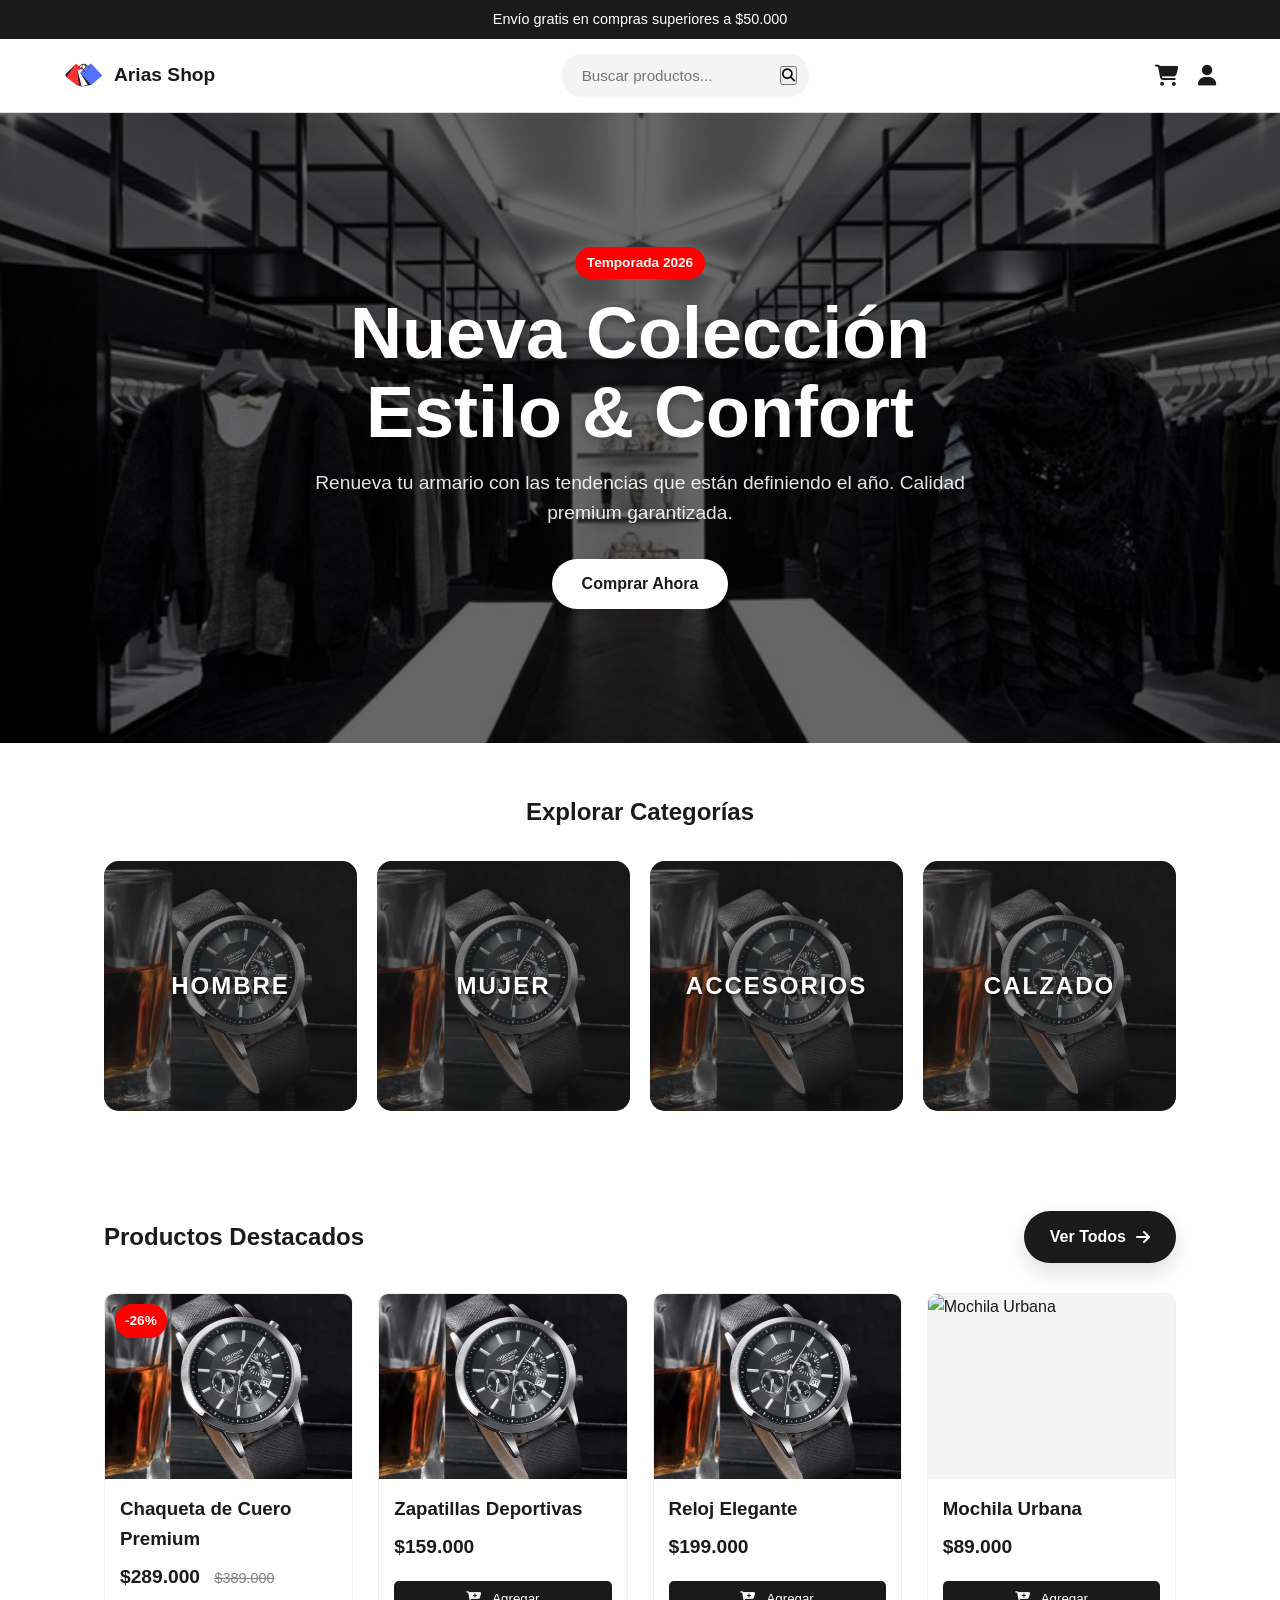
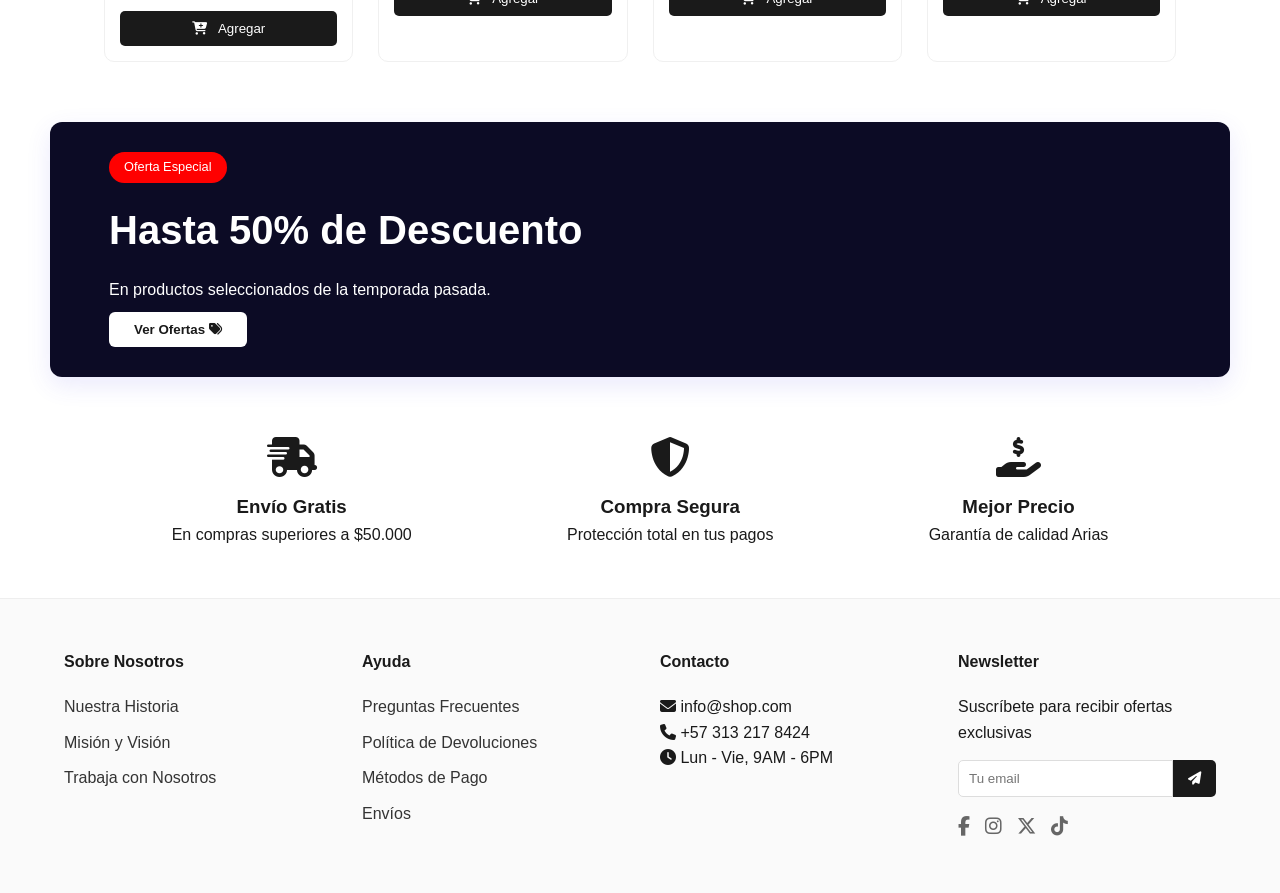
==== mackup/index.html @ 3b1d5396 "Add files via upload" ====
<!DOCTYPE html>
<html lang="es">
<head>
    <meta charset="UTF-8">
    <meta name="viewport" content="width=device-width, initial-scale=1.0">
    <title>Arias Shop | Nueva Colección 2026</title>
    <link rel="stylesheet" href="https://cdnjs.cloudflare.com/ajax/libs/font-awesome/6.4.2/css/all.min.css">
    <link rel="stylesheet" href="styles/index.css">
</head>
<body>

    <div class="top-announcement">
        Envío gratis en compras superiores a $50.000
    </div>

    <header>
        <div class="header-left">
            <div class="logo">
                <img src="img/logo.png" alt="Arias Shop logo">
                <span>Arias Shop</span>
            </div>
        </div>
        <div class="header-center">
            <div class="search-bar">
                <input type="search" placeholder="Buscar productos..." aria-label="Buscar productos">
                <button type="button"><i class="fa-solid fa-magnifying-glass"></i></button>
            </div>
        </div>
        <div class="header-right">
            <a href="carrito.html" class="icon-link">
                <div class="icon-button" aria-label="Carrito de compras">
                    <i class="fa-solid fa-cart-shopping"></i>
                </div>
            </a>
            <a href="cuenta.html" class="icon-link">
                <div class="icon-button" aria-label="Usuario">
                    <i class="fa-solid fa-user"></i>
                </div>
            </a>
        </div>
    </header>

    <main>
        <section class="hero-section">
            <div class="hero-container container">
                <div class="hero-content">
                    <span class="tag-nuevo">Temporada 2026</span>
                    <h1>Nueva Colección <br> Estilo & Confort</h1>
                    <p>Renueva tu armario con las tendencias que están definiendo el año. Calidad premium garantizada.</p>
                    <a href="catalogo.html" class="btn-comprar">Comprar Ahora</a>
                </div>
                <div class="hero-image">
                    <img src="img/fondoindex.jpg" alt="Nueva Colección 2026">
                </div>
            </div>
        </section>

        <section class="categorias-section container">
            <div class="section-title">
                <h2>Explorar Categorías</h2>
            </div>
            <div class="categorias-container">
                <a href="compra.html" class="categoria-card">
                    <img src="img/reloj.webp" alt="Hombre">
                    <span>Hombre</span>
                </a>
                <a href="#" class="categoria-card">
                    <img src="img/reloj.webp" alt="Mujer">
                    <span>Mujer</span>
                </a>
                <a href="#" class="categoria-card">
                    <img src="img/reloj.webp" alt="Accesorios">
                    <span>Accesorios</span>
                </a>
                <a href="#" class="categoria-card">
                    <img src="img/reloj.webp" alt="Calzado">
                    <span>Calzado</span>
                </a>
            </div>
        </section>

        <section class="productos-section container">
            <div class="productos-header">
                <h2>Productos Destacados</h2>
                <a href="catalogo.html" class="btn-ver-todos">Ver Todos <i class="fa-solid fa-arrow-right"></i></a>
            </div>

            <div class="productos-grid">
                <article class="producto-card">
                    <div class="producto-imagen">
                        <span class="badge-descuento">-26%</span>
                        <img src="img/reloj.webp" alt="Chaqueta de Cuero Premium">
                    </div>
                    <div class="producto-info">
                        <h3>Chaqueta de Cuero Premium</h3>
                        <p class="precio">
                            <span class="precio-actual">$289.000</span>
                            <span class="precio-antes">$389.000</span>
                        </p>
                        <button type="button" class="btn-agregar">
                            <i class="fa-solid fa-cart-plus"></i> Agregar
                        </button>
                    </div>
                </article>

                <article class="producto-card">
                    <div class="producto-imagen">
                        <img src="img/reloj.webp" alt="Zapatillas Deportivas">
                    </div>
                    <div class="producto-info">
                        <h3>Zapatillas Deportivas</h3>
                        <p class="precio"><span class="precio-actual">$159.000</span></p>
                        <button type="button" class="btn-agregar">
                            <i class="fa-solid fa-cart-plus"></i> Agregar
                        </button>
                    </div>
                </article>

                

                <article class="producto-card">
                    <div class="producto-imagen">
                        <img src="img/reloj.webp" alt="Reloj Elegante">
                    </div>
                    <div class="producto-info">
                        <h3>Reloj Elegante</h3>
                        <p class="precio"><span class="precio-actual">$199.000</span></p>
                        <button type="button" class="btn-agregar">
                            <i class="fa-solid fa-cart-plus"></i> Agregar
                        </button>
                    </div>
                </article>

                <article class="producto-card">
                    <div class="producto-imagen">
                        <img src="/img/reloj.webp" alt="Mochila Urbana">
                    </div>
                    <div class="producto-info">
                        <h3>Mochila Urbana</h3>
                        <p class="precio"><span class="precio-actual">$89.000</span></p>
                        <button type="button" class="btn-agregar">
                            <i class="fa-solid fa-cart-plus"></i> Agregar
                        </button>
                    </div>
                </article>
            </div>
        </section>

        <section class="oferta-banner">
            <div class="oferta-container container">
                <div class="oferta-text">
                    <span class="tag-oferta">Oferta Especial</span>
                    <h2>Hasta 50% de Descuento</h2>
                    <p>En productos seleccionados de la temporada pasada.</p>
                    <button type="button" class="btn-ofertas">Ver Ofertas <i class="fa-solid fa-tags"></i></button>
                </div>
            </div>
        </section>

        <section class="beneficios-section container">
            <div class="beneficio-item">
                <div class="icono-estilo"><i class="fa-solid fa-truck-fast"></i></div>
                <h3>Envío Gratis</h3>
                <p>En compras superiores a $50.000</p>
            </div>
            <div class="beneficio-item">
                <div class="icono-estilo"><i class="fa-solid fa-shield-halved"></i></div>
                <h3>Compra Segura</h3>
                <p>Protección total en tus pagos</p>
            </div>
            <div class="beneficio-item">
                <div class="icono-estilo"><i class="fa-solid fa-hand-holding-dollar"></i></div>
                <h3>Mejor Precio</h3>
                <p>Garantía de calidad Arias</p>
            </div>
        </section>
    </main>

      <footer>
        <div class="footer-container">
            <div class="footer-col">
                <h4>Sobre Nosotros</h4>
                <ul>
                    <li><a href="misionVision.html">Nuestra Historia</a></li>
                    <li><a href="misionVision.html">Misión y Visión</a></li>
                    <li><a href="contactanos.html">Trabaja con Nosotros</a></li>
                </ul>
            </div>

            <div class="footer-col">
                <h4>Ayuda</h4>
                <ul>
                    <li><a href="preguntasFrecuentes.html">Preguntas Frecuentes</a></li>
                    <li><a href="devoluciones.html">Política de Devoluciones</a></li>
                    <li><a href="contactanos.html">Métodos de Pago</a></li>
                    <li><a href="contactanos.html">Envíos</a></li>
                </ul>
            </div>

            <div class="footer-col">
                <h4>Contacto</h4>
                <p><i class="fa-solid fa-envelope"></i> info@shop.com</p>
                <p><i class="fa-solid fa-phone"></i> +57 313 217 8424</p>
                <p><i class="fa-solid fa-clock"></i> Lun - Vie, 9AM - 6PM</p>
            </div>

            <div class="footer-col">
                <h4>Newsletter</h4>
                <p>Suscríbete para recibir ofertas exclusivas</p>
                <div class="newsletter-form">
                    <input type="email" placeholder="Tu email" aria-label="Tu email">
                    <button type="button"><i class="fa-solid fa-paper-plane"></i></button>
                </div>
                <div class="social-icons">
                    <a href="#" aria-label="Facebook"><i class="fa-brands fa-facebook-f"></i></a>
                    <a href="#" aria-label="Instagram"><i class="fa-brands fa-instagram"></i></a>
                    <a href="#" aria-label="X (Twitter)"><i class="fa-brands fa-x-twitter"></i></a>
                    <a href="#" aria-label="TikTok"><i class="fa-brands fa-tiktok"></i></a>
                </div>
            </div>
        </div>
    </footer>

</body>
</html>
---- mackup/styles/index.css ----
/* =========================
   Variables globales 
   ========================= */
:root {
  /* Colores */
  --negro: #1a1a1a;
  --gris-oscuro: #333333;
  --gris-claro: #f4f4f4;
  --rojo-oferta: #ff0000;
  --blanco: #ffffff;

  /* Tipografía */
  --fuente-principal: 'Segoe UI', Tahoma, Geneva, Verdana, sans-serif;

  /* Espaciado y tamaños */
  --gap: 20px;
  --container-padding: 5%;
  --radius: 10px;

  /* Botones */
  --btn-bg-dark: var(--negro);
  --btn-color-light: var(--blanco);
}

/* Reset básico */
* {
  margin: 0;
  padding: 0;
  box-sizing: border-box;
}

html, body {
  height: 100%;
}

body {
  font-family: var(--fuente-principal);
  line-height: 1.6;
  color: var(--negro);
  background-color: var(--blanco);
  -webkit-font-smoothing: antialiased;
  -moz-osx-font-smoothing: grayscale;
}

/* =========================
   Accesibilidad y preferencias 
   ========================= */
:focus {
  outline: none;
}

:focus-visible {
  outline: 3px solid rgba(0,0,0,0.12);
  outline-offset: 2px;
  border-radius: 6px;
}

@media (prefers-reduced-motion: reduce) {
  * {
    transition: none !important;
    animation: none !important;
  }
}

/* =========================
   Contenedores y utilidades 
   ========================= */
.container {
  padding-left: var(--container-padding);
  padding-right: var(--container-padding);
  margin-left: auto;
  margin-right: auto;
  max-width: 1200px;
}

.grid-gap {
  gap: var(--gap);
}

/* =========================
   1. Header y Top Announcement 
   ========================= */
.top-announcement {
  background-color: var(--negro);
  color: var(--blanco);
  text-align: center;
  padding: 8px;
  font-size: 0.9rem;
}

header {
  display: flex;
  justify-content: space-between;
  align-items: center;
  padding: 15px var(--container-padding);
  border-bottom: 1px solid #ddd;
  position: sticky;
  top: 0;
  background: var(--blanco);
  z-index: 1000;
}

.logo {
  display: flex;
  align-items: center;
  gap: 10px;
  font-weight: bold;
  font-size: 1.2rem;
}

.logo img {
  height: 40px;
  width: auto;
  display: block;
}

/* Search bar responsiva */
.search-bar {
  display: flex;
  align-items: center;
  background: var(--gris-claro);
  border-radius: 20px;
  padding: 5px 12px;
  width: 100%;
  max-width: 420px;
}

.search-bar input {
  border: none;
  background: transparent;
  width: 100%;
  padding: 8px;
  outline: none;
  font-size: 0.95rem;
}

/* Header right */
.header-right {
  display: flex;
  gap: 20px;
  font-size: 1.5rem;
  cursor: pointer;
  align-items: center;
}

/* =========================
   Botones unificados 
   ========================= */
.btn {
  display: inline-flex;
  align-items: center;
  justify-content: center;
  padding: 10px 18px;
  border-radius: 8px;
  border: none;
  cursor: pointer;
  font-weight: 700;
  text-decoration: none; /* Quita el subrayado */
  transition: transform 0.18s ease, background 0.18s ease;
}

.btn:active { transform: translateY(1px); }

.btn-dark {
  background: var(--btn-bg-dark);
  color: var(--btn-color-light);
}

.btn-light {
  background: var(--blanco);
  color: var(--negro);
  border: 1px solid #e6e6e6;
}

/* =========================
   2. Hero Section (AJUSTADO CON FONDO OSCURECIDO)
   ========================= */
.hero-section {
  /* Fondo con overlay oscuro (0.6 de opacidad) y la imagen */
  background-image: linear-gradient(rgba(0, 0, 0, 0.6), rgba(0, 0, 0, 0.6)), url('../img/fondoindex.jpg');
  background-size: cover;
  background-position: center;
  background-repeat: no-repeat;
  
  color: var(--blanco);
  padding: 80px 0;
  min-height: 70vh;
  display: flex;
  align-items: center;
  justify-content: center;
  text-align: center;
}

.hero-container {
  display: flex;
  flex-direction: column; /* Cambiado a columna para diseño sobre fondo */
  align-items: center;
  justify-content: center;
  gap: 20px;
  width: 100%;
  max-width: 800px;
}

.hero-content {
  flex: none;
  text-align: center;
}

.tag-nuevo {
  background: var(--rojo-oferta);
  color: white;
  padding: 5px 12px;
  border-radius: 20px;
  font-size: 0.85rem;
  font-weight: bold;
  display: inline-block;
  margin-bottom: 15px;
}

.hero-content h1 {
  font-size: clamp(2.5rem, 6vw, 4.5rem);
  margin-bottom: 15px;
  line-height: 1.1;
  text-shadow: 0 2px 10px rgba(0,0,0,0.3); /* Sombra suave para leer mejor */
}

.hero-content p {
  font-size: 1.2rem;
  margin-bottom: 30px;
  color: rgba(255, 255, 255, 0.9);
}

/* Ajuste específico para el botón Comprar Ahora */
.btn-comprar {
  background: var(--blanco);
  color: var(--negro) !important; /* Forzamos color negro */
  text-decoration: none !important; /* Forzamos quitar subrayado */
  padding: 12px 30px;
  border-radius: 30px;
  font-weight: bold;
  display: inline-block;
  transition: all 0.3s ease;
}

.btn-comprar:hover {
  background: #e0e0e0;
  transform: scale(1.05);
}

/* Ocultamos el div de la imagen lateral vieja porque ahora es fondo */
.hero-image {
  display: none;
}

@media (max-width: 768px) {
  .hero-content h1 {
    font-size: 2.2rem;
  }
}

/* =========================
   3. Categorías 
   ========================= */
.categorias-section {
  padding: 50px var(--container-padding);
  text-align: center;
}

.categorias-container {
  display: grid;
  grid-template-columns: repeat(auto-fit, minmax(200px, 1fr));
  gap: var(--gap);
  margin-top: 30px;
}

.categoria-card {
  background-color: var(--negro);
  height: 250px;
  border-radius: 15px;
  display: flex;
  align-items: center;
  justify-content: center;
  color: var(--blanco);
  text-decoration: none;
  font-weight: bold;
  font-size: 1.5rem;
  position: relative;
  overflow: hidden; 
  transition: transform 0.25s ease;
}

.categoria-card:hover {
  transform: scale(1.03);
}

.categoria-card img {
  position: absolute;
  top: 0;
  left: 0;
  width: 100%;
  height: 100%;
  object-fit: cover;
  z-index: 0;
  opacity: 0.5; 
  transition: opacity 0.3s;
}

.categoria-card:hover img {
  opacity: 0.3; 
}

.categoria-card span {
  position: relative;
  z-index: 1;
  text-transform: uppercase;
  letter-spacing: 2px;
  text-shadow: 0 2px 4px rgba(0,0,0,0.8);
}

/* =========================
   4. Productos Destacados 
   ========================= */
.productos-section {
  padding: 50px var(--container-padding);
}

.productos-header {
  display: flex;
  justify-content: space-between;
  align-items: center;
  margin-bottom: 30px;
  gap: 10px;
  flex-wrap: wrap;
}

.productos-grid {
  display: grid;
  grid-template-columns: repeat(auto-fit, minmax(250px, 1fr));
  gap: 30px;
}

.producto-card {
  background: var(--blanco);
  border-radius: 10px;
  overflow: hidden;
  display: flex;
  flex-direction: column;
  border: 1px solid #f0f0f0;
  
}

.producto-imagen {
  background-color: #f4f4f4;
  aspect-ratio: 4 / 3;
  width: 100%;
  position: relative;
  overflow: hidden;
  display: block;
}

.producto-imagen img {
  width: 100%;
  height: 100%;
  object-fit: cover; 
  display: block;
  transition: transform 0.4s ease;
}

.producto-card:hover .producto-imagen img {
  transform: scale(1.08); 
}

.badge-descuento {
  background: var(--rojo-oferta);
  color: white;
  padding: 6px 10px;
  border-radius: 999px;
  position: absolute;
  top: 10px;
  left: 10px;
  font-size: 0.85rem;
  font-weight: 700;
}

.producto-info {
  padding: 15px;
  display: flex;
  flex-direction: column;
  gap: 8px;
  flex: 1 1 auto;
}

.precio-actual {
  font-weight: bold;
  font-size: 1.2rem;
}

.precio-antes {
  text-decoration: line-through;
  color: gray;
  font-size: 0.9rem;
  margin-left: 10px;
}

.btn-agregar {
  width: 100%;
  padding: 10px;
  background: var(--btn-bg-dark);
  color: var(--btn-color-light);
  border: none;
  border-radius: 5px;
  cursor: pointer;
  margin-top: 10px;
}



.tag-oferta {
  background: var(--rojo-oferta);
  padding: 5px 15px;
  border-radius: 20px;
  font-size: 0.8rem;
  display: inline-block;
}

.oferta-banner h2 {
  font-size: clamp(1.4rem, 3.5vw, 2.5rem);
  margin: 15px 0;
}

.oferta-banner {
  background-color: #0c0b25;
  color: #ffffff;
  padding: 30px 0;
  border-radius: 12px;
  margin: 10px 50px;
  box-shadow: 0 8px 24px rgba(79,70,229,0.12);
}

.btn-ofertas {
  margin-top: 10px;
  padding: 10px 25px;
  border-radius: 6px;
  border: none;
  cursor: pointer;
  font-weight: bold;
  background: var(--btn-color-light);
  color: var(--negro);
}

/* =========================
   6. Beneficios y Footer 
   ========================= */
.beneficios-section {
  display: flex;
  justify-content: space-around;
  padding: 50px var(--container-padding);
  text-align: center;
  gap: var(--gap);
  flex-wrap: wrap;
}

.footer-container {
  display: grid;
  grid-template-columns: repeat(auto-fit, minmax(200px, 1fr));
  gap: 40px;
  padding: 50px var(--container-padding);
  background-color: #fafafa;
  border-top: 1px solid #eee;
}

.footer-col h4 {
  margin-bottom: 20px;
}

.footer-col ul {
  list-style: none;
}

.footer-col ul li {
  margin-bottom: 10px;
}

.footer-col a {
  text-decoration: none;
  color: var(--gris-oscuro);
}

.newsletter-form {
  display: flex;
  margin-top: 15px;
}

.newsletter-form input {
  padding: 10px;
  border: 1px solid #ddd;
  border-radius: 5px 0 0 5px;
  flex: 1;
}

.newsletter-form button {
  background: var(--negro);
  color: white;
  border: none;
  padding: 0 15px;
  border-radius: 0 5px 5px 0;
}

/* =========================
   Nosotros (Misión y Visión)
   ========================= */
.nosotros-page {
  padding: 60px var(--container-padding);
  max-width: 1200px;
  margin: 0 auto;
}

.nosotros-intro {
  text-align: center;
  margin-bottom: 60px;
}

.valores-grid {
  display: grid;
  grid-template-columns: repeat(auto-fit, minmax(200px, 1fr));
  gap: 30px;
  text-align: center;
  margin-bottom: 80px;
}

.valor-icono {
  background: #000;
  color: #fff;
  width: 60px;
  height: 60px;
  border-radius: 50%;
  display: flex;
  align-items: center;
  justify-content: center;
  margin: 0 auto 15px;
  font-size: 1.5rem;
}

.mision-vision-container {
  display: grid;
  grid-template-columns: 1fr 1fr;
  gap: 25px;
  margin-top: 40px;
}

.cuadro-info {
  background: #f9f9f9;
  padding: 30px;
  border-radius: 10px;
  border: 1px solid #eee;
}

/* Responsivo para los cuadros */
@media (max-width: 768px) {
  .mision-vision-container { grid-template-columns: 1fr; }
}

/* =========================
   Contacto
   ========================= */
.contacto-page {
  max-width: 1100px;
  margin: 40px auto;
  padding: 0 var(--container-padding);
}

.contacto-header {
  text-align: center;
  margin-bottom: 40px;
}

.contacto-header h1 { font-size: 2.5rem; margin-bottom: 10px; }
.contacto-header p { color: #666; }

.contacto-container {
  display: grid;
  grid-template-columns: 1.5fr 1fr;
  gap: 30px;
}

.cuadro-blanco {
  background: #fff;
  border: 1px solid #eee;
  border-radius: 15px;
  padding: 30px;
  box-shadow: 0 4px 12px rgba(0,0,0,0.02);
}

.cuadro-blanco h2 {
  font-size: 1.4rem;
  margin-bottom: 25px;
}

/* Formulario */
.input-group {
  margin-bottom: 15px;
  display: flex;
  flex-direction: column;
}

.input-group label {
  font-size: 0.9rem;
  font-weight: bold;
  margin-bottom: 5px;
}

.input-group input, .input-group textarea {
  padding: 12px;
  border: 1px solid #eee;
  background-color: #f8f8f8;
  border-radius: 8px;
  outline: none;
  font-size: 0.95rem;
}

.btn-negro {
  width: 100%;
  padding: 15px;
  background: #000;
  color: #fff;
  border: none;
  border-radius: 8px;
  font-weight: bold;
  cursor: pointer;
  margin-top: 10px;
}

/* Sidebar Info */
.contacto-sidebar {
  display: flex;
  flex-direction: column;
  gap: 30px;
}

.info-item {
  display: flex;
  gap: 15px;
  margin-bottom: 20px;
}

.info-item .icono {
  background: #f0f0f0;
  width: 45px;
  height: 45px;
  border-radius: 50%;
  display: flex;
  align-items: center;
  justify-content: center;
  font-size: 1.2rem;
}

.info-item p {
  color: #666;
  font-size: 0.95rem;
  margin: 2px 0;
}

/* Métodos de Pago */
.pago-badges {
  display: flex;
  gap: 10px;
  margin-top: 15px;
}

.badge {
  border: 1px solid #ddd;
  padding: 5px 12px;
  border-radius: 5px;
  font-size: 0.8rem;
  font-weight: bold;
  color: #555;
}

/* Ajuste para móviles */
@media (max-width: 850px) {
  .contacto-container { grid-template-columns: 1fr; }
}

/* =========================
   FAQ
   ========================= */
.faq-page {
  max-width: 800px;
  margin: 50px auto;
  padding: 0 var(--container-padding);
}

.faq-header {
  text-align: center;
  margin-bottom: 50px;
}

.faq-header h1 { font-size: 2.2rem; font-weight: 800; margin-bottom: 10px; }
.faq-header p { color: #666; font-size: 1.1rem; }

.faq-category {
  margin-bottom: 40px;
}

.faq-category h2 {
  font-size: 1.5rem;
  margin-bottom: 20px;
  font-weight: 700;
}

.faq-group {
  border: 1px solid #e0e0e0;
  border-radius: 12px;
  overflow: hidden;
}

details {
  border-bottom: 1px solid #e0e0e0;
  background: #fff;
}

details:last-child {
  border-bottom: none;
}

summary {
  padding: 20px;
  cursor: pointer;
  font-weight: 600;
  list-style: none;
  display: flex;
  justify-content: space-between;
  align-items: center;
  color: #333;
  transition: background 0.3s;
}

summary:hover {
  background: #fcfcfc;
}

summary::after {
  content: "〉";
  font-size: 0.8rem;
  transform: rotate(90deg);
  transition: transform 0.3s;
  color: #999;
}

details[open] summary::after {
  transform: rotate(270deg);
}

details p {
  padding: 0 20px 20px;
  color: #666;
  line-height: 1.6;
  font-size: 0.95rem;
}

/* FAQ footer */
.faq-footer {
  background-color: #f9f9f9;
  padding: 40px;
  border-radius: 15px;
  text-align: center;
  margin-top: 60px;
  border: 1px solid #eee;
}

.faq-footer h3 {
  font-size: 1.6rem;
  margin-bottom: 10px;
}

.faq-footer p {
  color: #666;
  margin-bottom: 20px;
}

.btn-contacto-faq {
  display: inline-block;
  background-color: #000;
  color: #fff;
  padding: 12px 35px;
  text-decoration: none;
  border-radius: 8px;
  font-weight: bold;
  transition: background 0.3s;
}

.btn-contacto-faq:hover {
  background-color: #333;
}

/* =========================
   Devoluciones / Políticas
   ========================= */
.devoluciones-page {
  max-width: 900px;
  margin: 40px auto;
  padding: 0 var(--container-padding);
}

.policy-header { text-align: center; margin-bottom: 40px; }
.policy-header h1 { font-size: 2.5rem; margin-bottom: 10px; }

.policy-grid-icons {
  display: grid;
  grid-template-columns: repeat(auto-fit, minmax(180px, 1fr));
  gap: 20px;
  margin-bottom: 50px;
}

.policy-card-icon {
  background: #fff;
  border: 1px solid #eee;
  padding: 30px 20px;
  text-align: center;
  border-radius: 15px;
}

.icon-circle {
  width: 60px;
  height: 60px;
  background: #f8f8f8;
  border-radius: 50%;
  display: flex;
  align-items: center;
  justify-content: center;
  margin: 0 auto 15px;
  font-size: 1.5rem;
  border: 1px solid #eee;
}

.policy-content-box {
  background: #fff;
  border: 1px solid #eee;
  padding: 40px;
  border-radius: 20px;
}

.policy-section { margin-bottom: 40px; }
.policy-section h2 { margin-bottom: 20px; font-size: 1.4rem; }
.policy-section ul { padding-left: 20px; }
.policy-section li { margin-bottom: 12px; color: #444; }

.steps-container { margin-top: 25px; }

.step-item {
  display: flex;
  gap: 20px;
  margin-bottom: 30px;
  align-items: flex-start;
}

.step-number {
  background: #000;
  color: #fff;
  min-width: 35px;
  height: 35px;
  border-radius: 50%;
  display: flex;
  align-items: center;
  justify-content: center;
  font-weight: bold;
}

.policy-footer-banner {
  background: #fcfcfc;
  border: 1px solid #eee;
  border-radius: 15px;
  padding: 40px;
  text-align: center;
  margin-top: 50px;
}

.btn-negro-rounded {
  display: inline-block;
  background: #000;
  color: #fff;
  padding: 12px 40px;
  text-decoration: none;
  border-radius: 10px;
  margin-top: 20px;
  font-weight: bold;
}

/* =========================
   Ajustes móviles finales
   ========================= */
@media (max-width: 600px) {
  .policy-content-box { padding: 20px; }
  .step-item { flex-direction: column; gap: 10px; }
  header { padding: 12px 4%; }
  .header-right { gap: 12px; font-size: 1.2rem; }
  .hero-section { padding: 40px 0; min-height: 50vh; }
  .productos-grid { gap: 18px; }
  .categorias-container { gap: 14px; }
}

/* =========================
   Página de Catálogo (Catálogo Layout)
   ========================= */
.catalogo-page {
  padding-top: 40px;
  padding-bottom: 60px;
}

.catalogo-header {
  display: flex;
  justify-content: space-between;
  align-items: flex-end;
  margin-bottom: 30px;
  flex-wrap: wrap;
  gap: 20px;
}

.catalogo-header h1 {
  font-size: clamp(2rem, 4vw, 2.5rem);
  margin-bottom: 5px;
  font-weight: 800;
}

.catalogo-header p {
  color: #666;
  font-size: 0.95rem;
}

/* Select de Ordenar Por */
.ordenar-por select {
  padding: 10px 15px;
  border: 1px solid #eee;
  background-color: #f9f9f9;
  border-radius: 8px;
  font-family: var(--fuente-principal);
  font-size: 0.95rem;
  color: var(--negro);
  outline: none;
  cursor: pointer;
  transition: border-color 0.2s ease;
}

.ordenar-por select:focus {
  border-color: var(--negro);
}

/* Estructura a dos columnas */
.catalogo-layout {
  display: grid;
  grid-template-columns: 260px 1fr;
  gap: 40px;
  align-items: start; /* Evita que el sidebar se estire hasta el fondo */
}

/* =========================
   Barra Lateral de Filtros
   ========================= */
.filtros-sidebar {
  background: var(--blanco);
  border: 1px solid #eee;
  border-radius: 12px;
  padding: 25px;
  /* El sidebar se queda fijo al hacer scroll */
  position: sticky; 
  top: 90px; 
}

.filtro-box h3 {
  font-size: 1.4rem;
  margin-bottom: 25px;
  font-weight: 700;
}

.filtro-grupo {
  margin-bottom: 25px;
  border-bottom: 1px solid #f0f0f0;
  padding-bottom: 20px;
}

.filtro-grupo:last-child {
  border-bottom: none;
  margin-bottom: 0;
  padding-bottom: 0;
}

.filtro-grupo h4 {
  font-size: 1.05rem;
  margin-bottom: 15px;
  font-weight: 600;
}

/* Slider de Precio */
.slider-precio {
  width: 100%;
  margin-bottom: 10px;
  accent-color: var(--negro); /* Colorea el slider de negro */
  cursor: pointer;
}

.precio-rango {
  display: flex;
  justify-content: space-between;
  font-size: 0.85rem;
  color: #666;
  font-weight: 500;
}

/* Checkboxes de Categoría */
.filtro-grupo label {
  display: flex;
  align-items: center;
  gap: 12px;
  margin-bottom: 12px;
  font-size: 0.95rem;
  color: #444;
  cursor: pointer;
  transition: color 0.2s;
}

.filtro-grupo label:hover {
  color: var(--negro);
}

.filtro-grupo input[type="checkbox"] {
  width: 16px;
  height: 16px;
  accent-color: var(--negro);
  cursor: pointer;
}

/* --- Tallas en Cuadrícula --- */
.tallas-grid {
  display: grid;
  grid-template-columns: repeat(3, 1fr);
  gap: 8px;
}

.talla-btn {
  padding: 8px;
  border: 1px solid #ddd;
  background: #fff;
  border-radius: 4px;
  cursor: pointer;
  font-size: 0.85rem;
  font-weight: 600;
  transition: all 0.2s ease;
}

.talla-btn:hover {
  border-color: var(--negro);
}

.talla-btn.active {
  background: var(--negro);
  color: #fff;
  border-color: var(--negro);
}

/* --- Círculos de Colores --- */
.colores-flex {
  display: flex;
  gap: 12px;
  flex-wrap: wrap;
}

.color-circulo {
  width: 25px;
  height: 25px;
  border-radius: 50%;
  cursor: pointer;
  display: inline-block;
  transition: transform 0.2s ease;
}

.color-circulo:hover {
  transform: scale(1.2);
  box-shadow: 0 0 5px rgba(0,0,0,0.2);
}

/* --- Botón Aplicar --- */
.btn-aplicar {
  margin-top: 20px;
  border-radius: 10px;
  transition: background 0.3s;
}

.btn-aplicar:hover {
  background: #333;
}

/* Ajuste de grilla para 10 productos */
.productos-grid {
  display: grid;
  grid-template-columns: repeat(auto-fill, minmax(220px, 1fr));
  gap: 25px;
}

/* =========================
   Ajustes Responsivos Catálogo
   ========================= */
@media (max-width: 900px) {
  .catalogo-layout {
    grid-template-columns: 1fr; /* Colapsa a 1 sola columna */
    gap: 25px;
  }
  
  .filtros-sidebar {
    position: relative;
    top: 0;
  }
}

/* =========================================
   ESTILOS EXCLUSIVOS DE CARRITO.HTML
   ========================================= */

.carrito-page {
    padding-top: 40px;
    padding-bottom: 80px;
}

.carrito-titulo {
    font-size: 2rem;
    margin-bottom: 30px;
}

.carrito-layout {
    display: grid;
    grid-template-columns: 1fr 350px;
    gap: 30px;
    align-items: start;
}

/* Lista de productos */
.carrito-header-lista {
    padding-bottom: 20px;
    border-bottom: 1px solid #eee;
    margin-bottom: 10px;
}

.carrito-item {
    display: grid;
    grid-template-columns: 100px 1fr auto;
    gap: 20px;
    padding: 25px 0;
    border-bottom: 1px solid #f0f0f0;
}

.carrito-item:last-child {
    border-bottom: none;
}

.item-img img {
    width: 100%;
    aspect-ratio: 1;
    object-fit: cover;
    border-radius: 12px;
}

.item-detalles h4 {
    font-size: 1.1rem;
    margin-bottom: 5px;
}

.item-detalles p {
    color: #888;
    font-size: 0.9rem;
    margin-bottom: 2px;
}

.item-precio {
    display: block;
    margin-top: 10px;
    font-weight: 700;
    font-size: 1.1rem;
}

/* Acciones (Cantidad y Eliminar) */
.item-acciones {
    display: flex;
    flex-direction: column;
    justify-content: space-between;
    align-items: flex-end;
}

.btn-eliminar {
    background: none;
    border: none;
    color: #ccc;
    cursor: pointer;
    font-size: 1.2rem;
    transition: color 0.2s;
}

.btn-eliminar:hover {
    color: var(--rojo-oferta);
}

.selector-cantidad {
    display: flex;
    align-items: center;
    border: 1px solid #ddd;
    border-radius: 8px;
    overflow: hidden;
    background: #fff;
}

.selector-cantidad button {
    background: none;
    border: none;
    padding: 5px 12px;
    cursor: pointer;
    font-size: 1.1rem;
}

.selector-cantidad input {
    width: 40px;
    text-align: center;
    border: none;
    font-weight: bold;
}

.selector-cantidad input::-webkit-outer-spin-button,
.selector-cantidad input::-webkit-inner-spin-button {
    -webkit-appearance: none;
}

/* Resumen del pedido */
.resumen-linea {
    display: flex;
    justify-content: space-between;
    margin-bottom: 15px;
    color: #555;
}

.texto-verde {
    color: #28a745;
    font-weight: bold;
}

.separador {
    border: none;
    border-top: 1px solid #eee;
    margin: 20px 0;
}

.resumen-linea.total {
    font-size: 1.3rem;
    font-weight: 800;
    color: var(--negro);
    margin-bottom: 25px;
}

.btn-checkout {
    width: 100%;
    padding: 15px;
    font-size: 1rem;
    border-radius: 10px;
}

.pago-leyenda {
    text-align: center;
    font-size: 0.8rem;
    color: #888;
    margin: 20px 0 10px;
}

.pago-metodos {
    display: flex;
    justify-content: center;
    gap: 10px;
}

.badge-pago {
    background: #f0f0f0;
    padding: 4px 10px;
    border-radius: 4px;
    font-size: 0.75rem;
    font-weight: bold;
    color: #666;
}

/* Responsivo para el carrito */
@media (max-width: 850px) {
    .carrito-layout {
        grid-template-columns: 1fr;
    }
    
    .carrito-item {
        grid-template-columns: 80px 1fr;
    }
    
    .item-acciones {
        grid-column: 1 / -1;
        flex-direction: row;
        margin-top: 15px;
        border-top: 1px dashed #eee;
        padding-top: 15px;
    }
}

/* =========================================
   ESTILOS EXCLUSIVOS DE CUENTA.HTML
   ========================================= */

.cuenta-page {
    padding-top: 40px;
    padding-bottom: 80px;
}

.cuenta-titulo {
    font-size: 2.2rem;
    margin-bottom: 30px;
    font-weight: 800;
}

/* Navegación por pestañas (Pills) */
.cuenta-tabs {
    display: flex;
    background-color: #f0f0f0;
    padding: 8px;
    border-radius: 50px;
    gap: 5px;
    margin-bottom: 40px;
    flex-wrap: wrap;
}

.tab-btn {
    flex: 1;
    border: none;
    padding: 12px 20px;
    border-radius: 40px;
    background: transparent;
    cursor: pointer;
    font-family: var(--fuente-principal);
    font-weight: 600;
    font-size: 0.95rem;
    color: #555;
    display: flex;
    align-items: center;
    justify-content: center;
    gap: 10px;
    transition: all 0.3s ease;
}

.tab-btn i {
    font-size: 1rem;
}

.tab-btn.active {
    background-color: var(--blanco);
    color: var(--negro);
    box-shadow: 0 4px 10px rgba(0,0,0,0.05);
}

.tab-btn:hover:not(.active) {
    background-color: #e8e8e8;
}

/* Historial de Pedidos */
.cuenta-header-seccion {
    padding-bottom: 20px;
    border-bottom: 1px solid #eee;
    margin-bottom: 10px;
}

.pedido-item {
    display: flex;
    justify-content: space-between;
    align-items: center;
    padding: 25px 0;
    border-bottom: 1px solid #f5f5f5;
}

.pedido-item:last-child {
    border-bottom: none;
}

.pedido-id-row {
    display: flex;
    align-items: center;
    gap: 15px;
    margin-bottom: 8px;
}

.pedido-id {
    font-weight: 800;
    font-size: 1.1rem;
}

.pedido-meta {
    font-size: 0.9rem;
    color: #888;
    margin-bottom: 3px;
}

/* Badges de Estado */
.badge-status {
    padding: 4px 12px;
    border-radius: 20px;
    font-size: 0.75rem;
    font-weight: 700;
}

.badge-status.transito {
    background-color: #eef2ff;
    color: #4f46e5;
}

.badge-status.entregado {
    background-color: #f0fdf4;
    color: #16a34a;
}

/* Acciones y Precios del pedido */
.pedido-acciones {
    display: flex;
    align-items: center;
    gap: 40px;
}

.pedido-total-box {
    text-align: right;
}

.total-label {
    display: block;
    font-size: 0.8rem;
    color: #888;
    margin-bottom: 2px;
}

.total-monto {
    font-weight: 800;
    font-size: 1.2rem;
}

.btn-detalles {
    padding: 8px 20px;
    font-size: 0.9rem;
    border-radius: 8px;
    white-space: nowrap;
}

/* Responsivo para Móviles */
@media (max-width: 768px) {
    .cuenta-tabs {
        border-radius: 15px;
    }
    
    .pedido-item {
        flex-direction: column;
        align-items: flex-start;
        gap: 20px;
    }
    
    .pedido-acciones {
        width: 100%;
        justify-content: space-between;
        gap: 0;
        border-top: 1px dashed #eee;
        padding-top: 15px;
    }
    
    .pedido-total-box {
        text-align: left;
    }
}

/* --- Ajustes generales para iconos --- */

/* Iconos del Header */
.icon-button i {
    font-size: 1.3rem;
    color: var(--negro); /* O el color principal que uses */
}

/* Iconos en botones */
.btn-agregar i {
    margin-right: 8px; /* Espacio entre el icono y el texto */
    color: inherit;
}

.btn-ver-todos {
    display: inline-flex;
    align-items: center;
    justify-content: center;
    gap: 10px;
    padding: 11px 24px;
    border-radius: 999px;
    background: var(--negro);
    color: var(--blanco);
    text-decoration: none;
    font-weight: 700;
    border: 2px solid transparent;
    transition: transform 0.18s ease, background 0.18s ease, box-shadow 0.18s ease;
    box-shadow: 0 10px 20px rgba(0, 0, 0, 0.12);
}

.btn-ver-todos i {
    color: inherit;
}

.btn-ver-todos:hover,
.btn-ver-todos:focus-visible {
    background: #222;
    box-shadow: 0 14px 28px rgba(0, 0, 0, 0.18);
    transform: translateY(-1px);
}

/* Sección de Beneficios (Iconos grandes) */
.icono-estilo {
    font-size: 2.5rem;
    color: var(--negro);
    margin-bottom: 15px;
    display: flex;
    justify-content: center;
}

/* Newsletter y Social Icons */
.newsletter-form button i {
    color: white;
}

.social-icons {
    display: flex;
    gap: 15px;
    margin-top: 15px;
}

.social-icons a {
    font-size: 1.2rem;
    color: #666;
    transition: color 0.3s ease, transform 0.3s ease;
}

.social-icons a:hover {
    color: var(--negro);
    transform: translateY(-3px);
}

/* Color específico para WhatsApp en hover si quieres un detalle extra */
.social-icons a:hover .fa-whatsapp {
    color: #25D366;
}

/* =========================
   Página de Producto (compra.html)
   ========================= */

.breadcrumb {
    padding: 20px 0;
    font-size: 0.9rem;
    color: #666;
}

.breadcrumb a {
    text-decoration: none;
    color: var(--negro);
}

.product-container {
    display: grid;
    grid-template-columns: 1fr 1fr; /* Dos columnas: imagen e info */
    gap: 50px;
    margin-bottom: 60px;
}

/* Galería de Imagen */
.main-image-wrapper {
    position: relative;
    background: #f9f9f9;
    border-radius: var(--radius);
    overflow: hidden;
    aspect-ratio: 1 / 1;
}

.main-image-wrapper img {
    width: 100%;
    height: 100%;
    object-fit: cover;
}

.nav-img {
    position: absolute;
    top: 50%;
    transform: translateY(-50%);
    background: white;
    border: none;
    width: 40px;
    height: 40px;
    border-radius: 50%;
    cursor: pointer;
    box-shadow: 0 2px 10px rgba(0,0,0,0.1);
}

.nav-img.prev { left: 15px; }
.nav-img.next { right: 15px; }

/* Detalles de Info */
.product-details h1 {
    font-size: 2.2rem;
    margin-bottom: 10px;
}

.rating {
    display: flex;
    align-items: center;
    gap: 15px;
    margin-bottom: 20px;
}

.stars { color: #ffc107; }

.price-section {
    margin-bottom: 25px;
}

.current-price {
    font-size: 2rem;
    font-weight: 800;
}

.old-price {
    text-decoration: line-through;
    color: #999;
    margin-left: 15px;
    font-size: 1.2rem;
}

.description {
    color: #555;
    line-height: 1.8;
    margin-bottom: 20px;
}

.stock-status {
    color: #27ae60;
    font-weight: 600;
    margin-bottom: 30px;
}

/* Selectores (Talla, Color, Cantidad) */
.option-group {
    margin-bottom: 25px;
}

.option-group label {
    display: block;
    font-weight: bold;
    margin-bottom: 10px;
}

.selector-grid {
    display: flex;
    gap: 10px;
}

.selector-btn {
    padding: 10px 20px;
    border: 1px solid #ddd;
    background: white;
    cursor: pointer;
    border-radius: 5px;
    font-weight: 600;
}

.selector-btn.active {
    border-color: var(--negro);
    background: var(--negro);
    color: white;
}

.color-flex { display: flex; gap: 15px; }

.color-dot {
    width: 35px;
    height: 35px;
    border-radius: 50%;
    border: 2px solid transparent;
    cursor: pointer;
}

.color-dot.active { border-color: var(--negro); }
.color-dot.black { background: #000; }
.color-dot.brown { background: #8b4513; }
.color-dot.gray { background: #808080; }

.quantity-selector {
    display: flex;
    border: 1px solid #ddd;
    width: fit-content;
    border-radius: 5px;
}

.quantity-selector button {
    padding: 10px 15px;
    background: none;
    border: none;
    cursor: pointer;
}

.quantity-selector input {
    width: 50px;
    text-align: center;
    border: none;
    border-left: 1px solid #ddd;
    border-right: 1px solid #ddd;
}

/* Botón Principal */
.btn-agregar-principal {
    width: 100%;
    padding: 18px;
    background: var(--negro);
    color: white;
    border: none;
    border-radius: 8px;
    font-size: 1.1rem;
    font-weight: bold;
    cursor: pointer;
    margin-top: 20px;
    transition: background 0.3s;
}

.btn-agregar-principal:hover { background: #333; }

/* Trust Badges (Envío, Devolución) */
.trust-badges {
    margin-top: 40px;
    display: grid;
    gap: 20px;
}

.badge-item {
    display: flex;
    align-items: center;
    gap: 15px;
}

.badge-item i { font-size: 1.5rem; color: #555; }

.badge-item strong { display: block; font-size: 0.95rem; }

.badge-item span { font-size: 0.85rem; color: #777; }

/* Características */
.product-extra-info {
    padding: 40px 0;
    border-top: 1px solid #eee;
}

.product-extra-info h3 { margin-bottom: 20px; }

.product-extra-info ul {
    padding-left: 20px;
    color: #555;
}

/* Responsivo */
@media (max-width: 900px) {
    .product-container { grid-template-columns: 1fr; gap: 30px; }
}
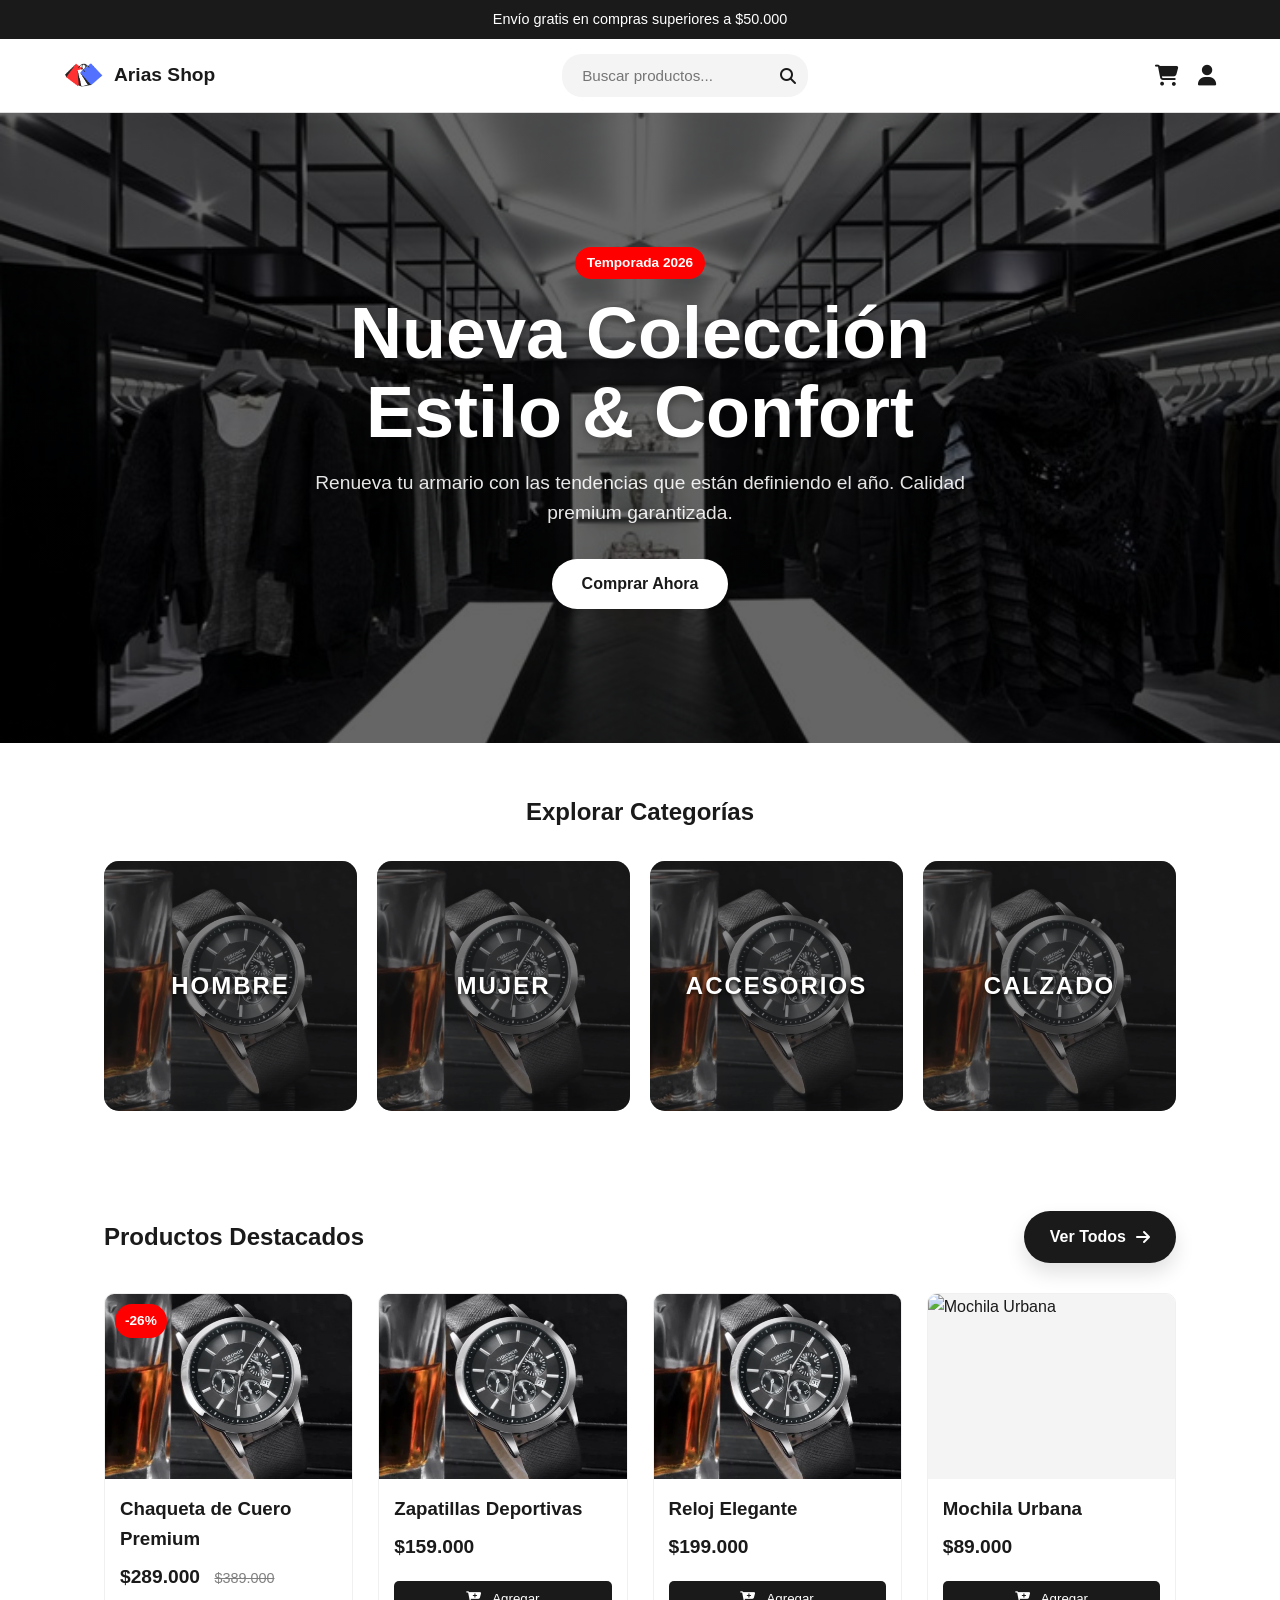
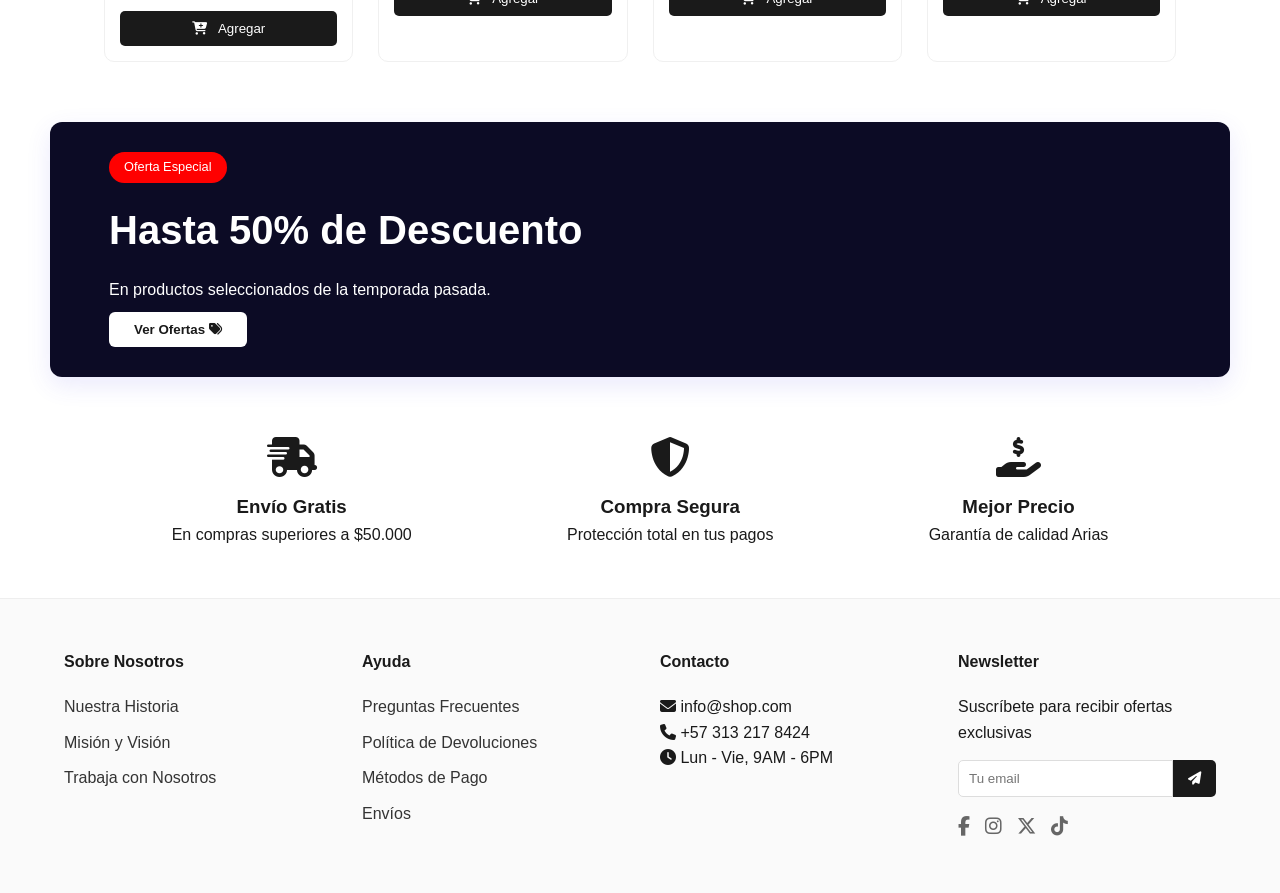
==== commit b842d5aa: "Fix HTML encoding issues in index.html Mejore el icono de busqueda "Lupa". (SOLO EN index.html)" ====
--- a/mackup/index.html
+++ b/mackup/index.html
@@ -23,7 +23,7 @@
         <div class="header-center">
             <div class="search-bar">
                 <input type="search" placeholder="Buscar productos..." aria-label="Buscar productos">
-                <button type="button"><i class="fa-solid fa-magnifying-glass"></i></button>
+                <i class="fa-solid fa-magnifying-glass"></i>
             </div>
         </div>
         <div class="header-right">
@@ -222,4 +222,4 @@
     </footer>
 
 </body>
-</html>+</html>
